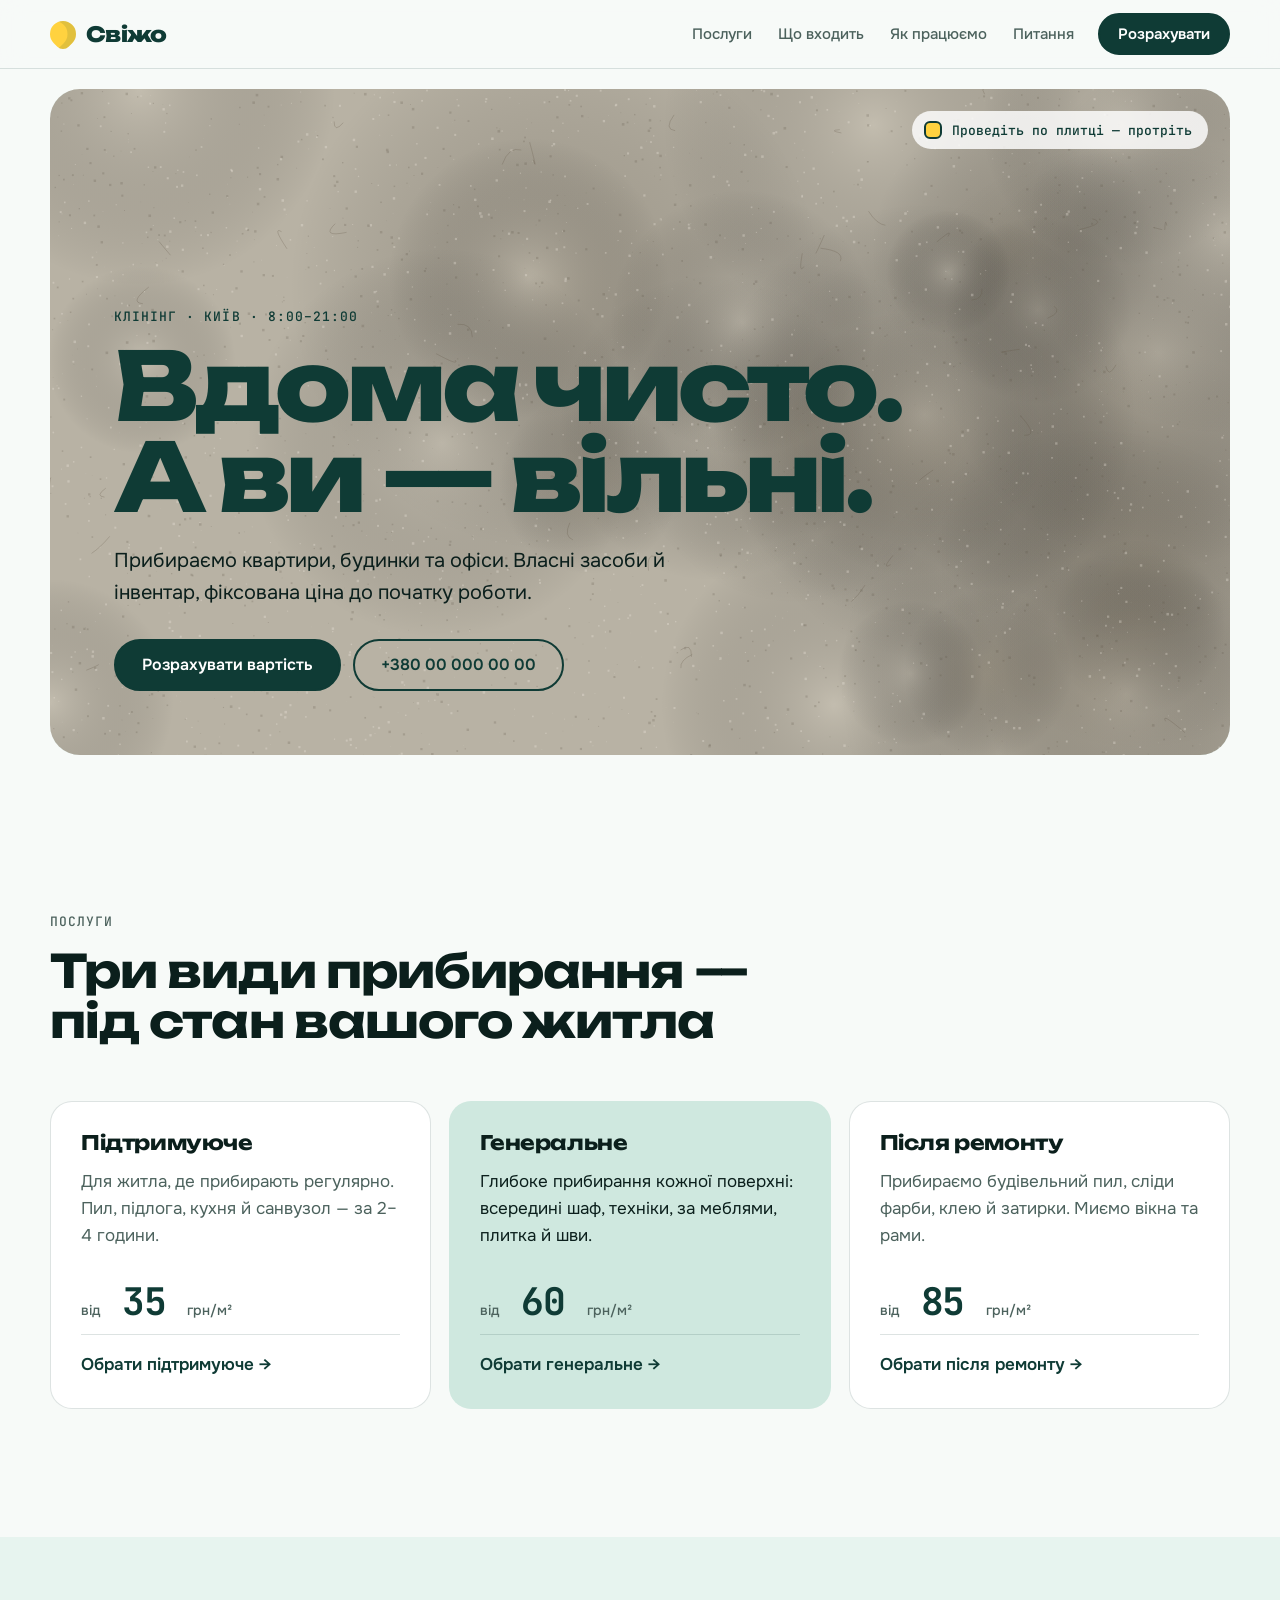
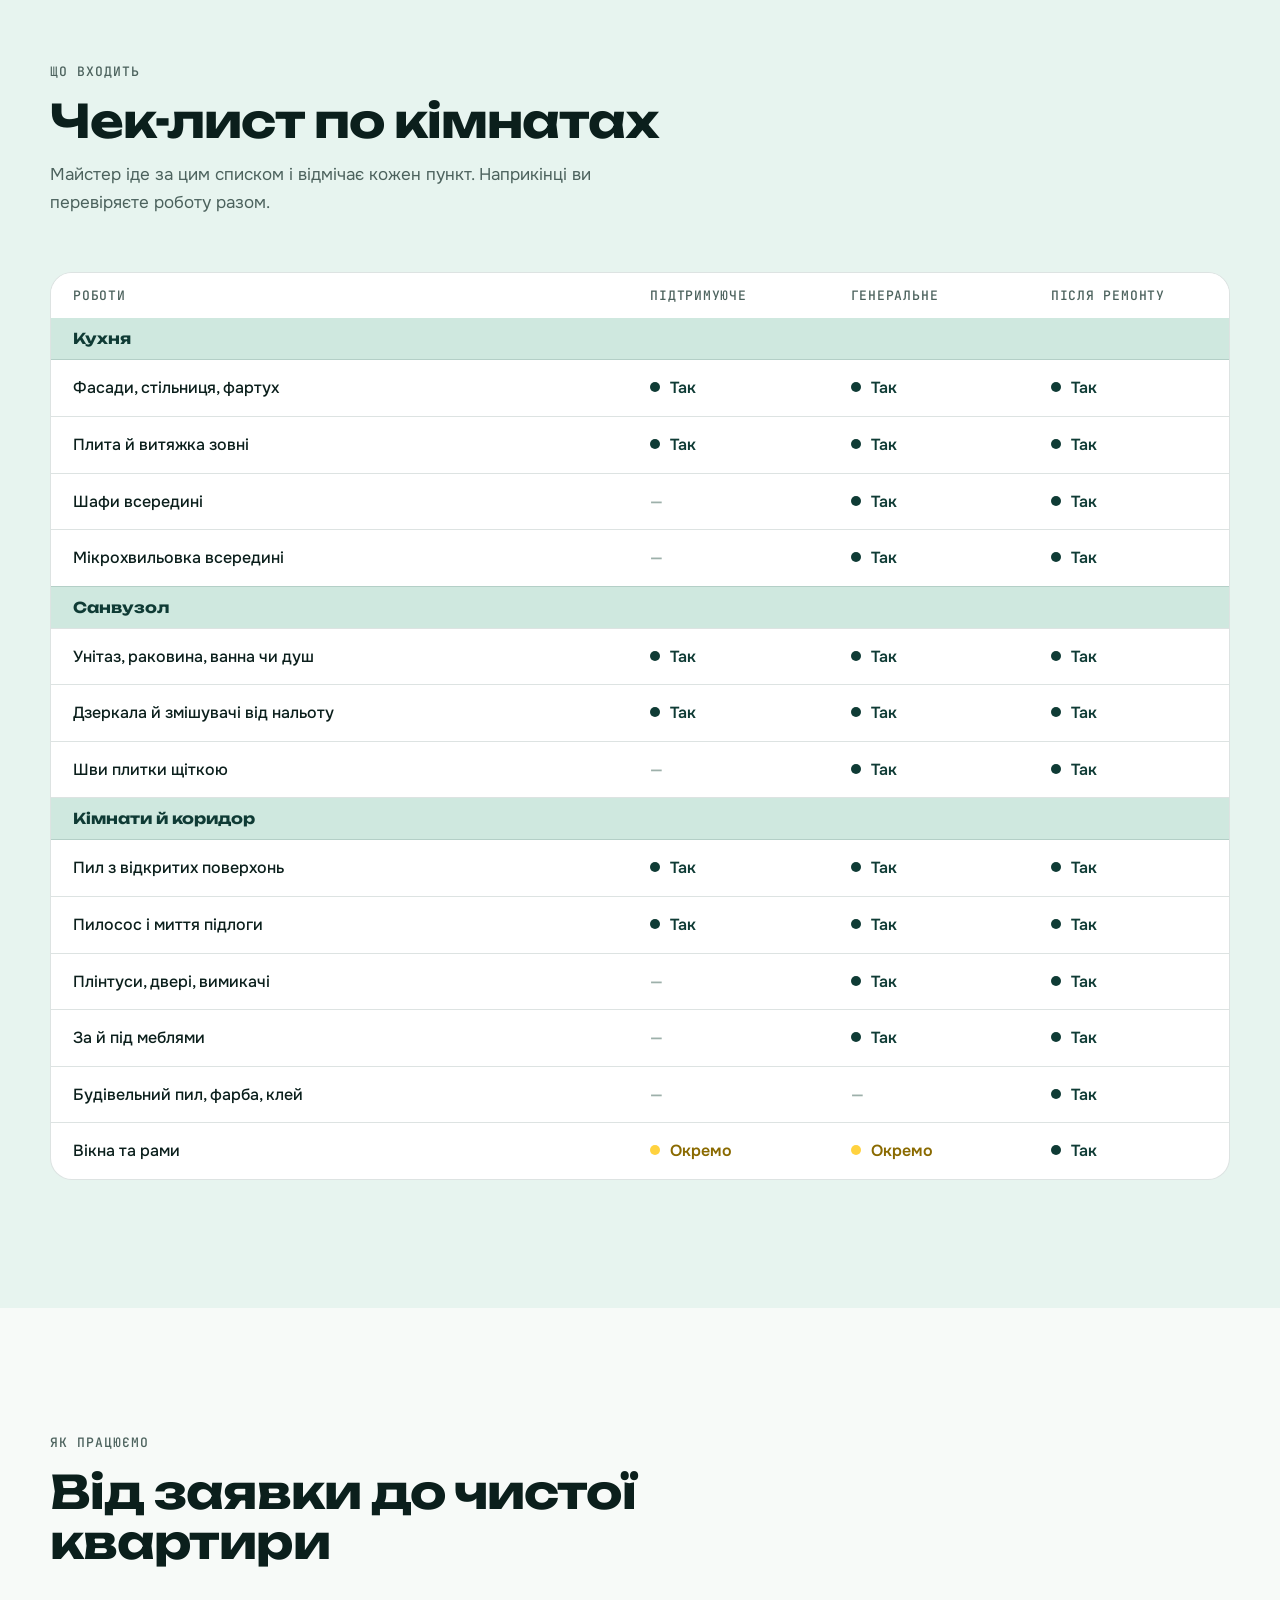
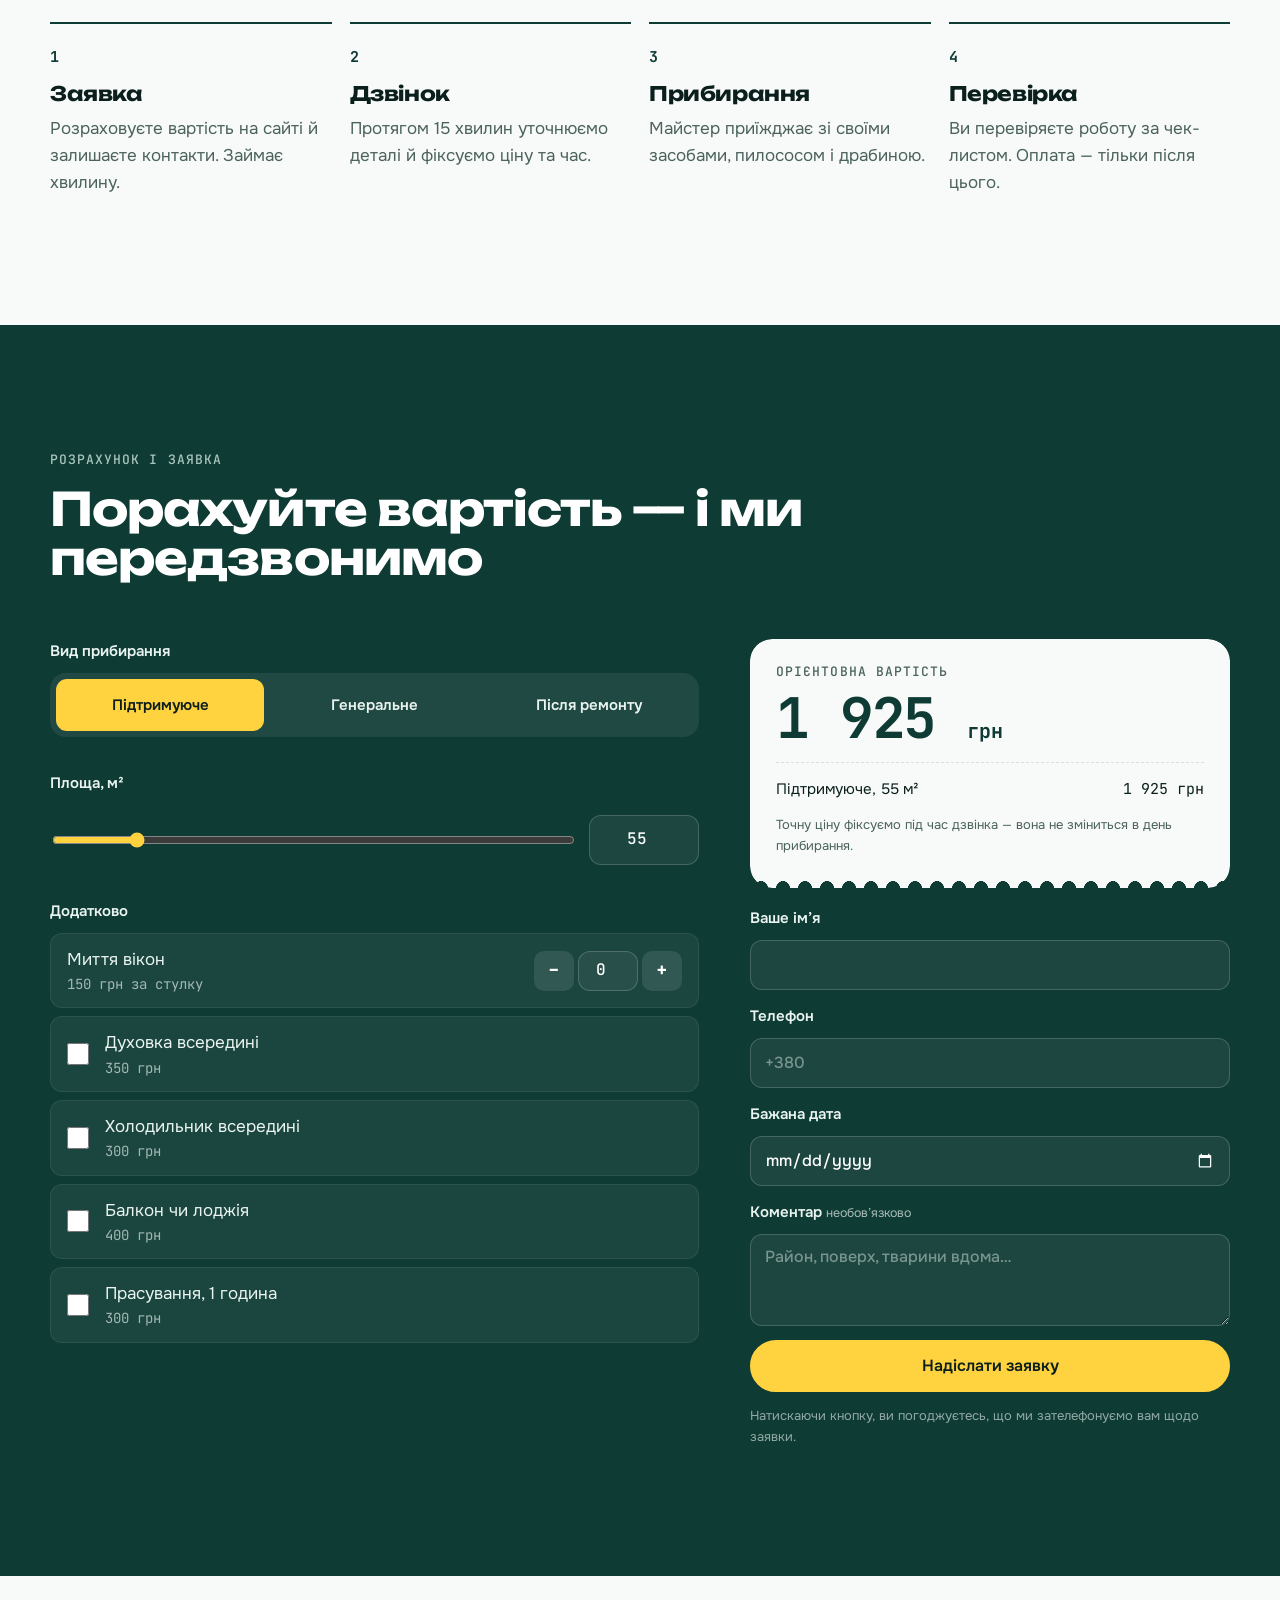
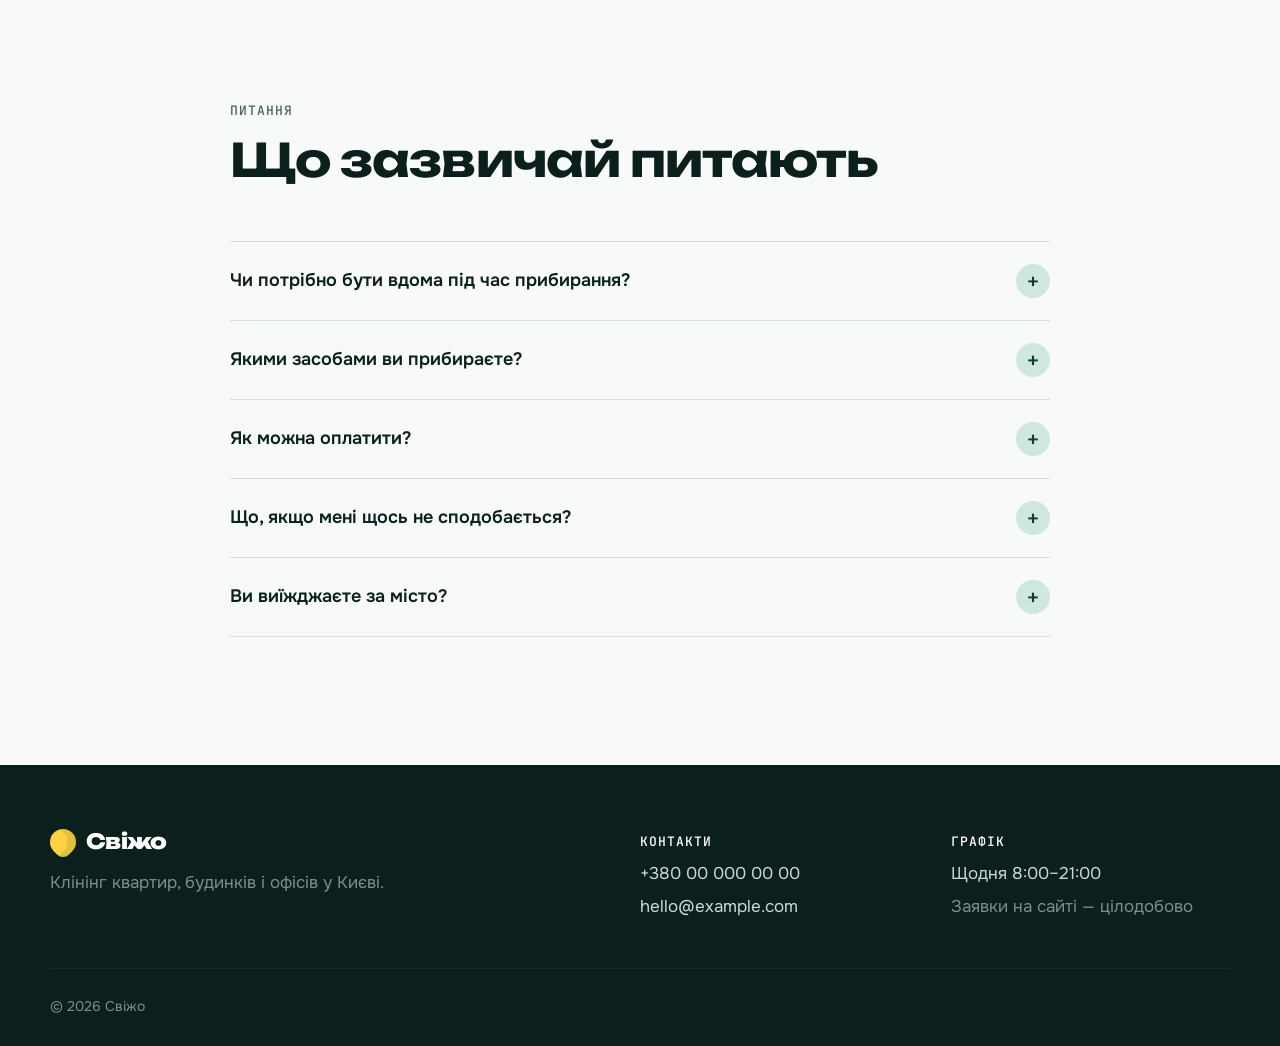
==== index.html @ a86e9ee9 "Сайт клінінгу «Свіжо»: сторінка, калькулятор, форма Netlify, автодеплой Co-Authored-By: Claude Opus " ====
<!doctype html>
<html lang="uk">
<head>
  <meta charset="utf-8">
  <meta name="viewport" content="width=device-width, initial-scale=1">
  <title>Свіжо — клінінг квартир і будинків у Києві</title>
  <meta name="description" content="Підтримуюче, генеральне прибирання та прибирання після ремонту в Києві. Розрахуйте вартість онлайн і залиште заявку за хвилину.">
  <meta name="theme-color" content="#0F3B35">
  <meta property="og:title" content="Свіжо — клінінг у Києві">
  <meta property="og:description" content="Прибираємо квартири, будинки й офіси. Вартість — одразу на сайті.">
  <meta property="og:type" content="website">
  <link rel="icon" href="favicon.svg" type="image/svg+xml">
  <link rel="preconnect" href="https://fonts.googleapis.com">
  <link rel="preconnect" href="https://fonts.gstatic.com" crossorigin>
  <link href="https://fonts.googleapis.com/css2?family=JetBrains+Mono:wght@500;700&family=Onest:wght@400;500;600;700&family=Unbounded:wght@500;700;800&display=swap" rel="stylesheet">
  <link rel="stylesheet" href="styles.css">
</head>
<body>
  <a class="skip" href="#main">Перейти до змісту</a>

  <header class="topbar">
    <div class="wrap topbar__inner">
      <a class="logo" href="#top" aria-label="Свіжо — на початок сторінки">
        <span class="logo__mark" aria-hidden="true"></span>Свіжо
      </a>
      <nav class="nav" aria-label="Основна навігація">
        <a href="#services">Послуги</a>
        <a href="#included">Що входить</a>
        <a href="#process">Як працюємо</a>
        <a href="#faq">Питання</a>
      </nav>
      <a class="btn btn--small" href="#order">Розрахувати</a>
    </div>
  </header>

  <main id="main">
    <!-- HERO: пилова плівка на canvas, яку відвідувач «протирає» -->
    <section class="hero" id="top">
      <div class="wrap">
        <div class="hero__card">
          <div class="hero__tiles" aria-hidden="true"></div>
          <canvas class="hero__dust" aria-hidden="true"></canvas>
          <div class="hero__content">
            <p class="eyebrow">Клінінг · Київ · 8:00–21:00</p>
            <h1 class="hero__title">Вдома чисто.<br>А ви — вільні.</h1>
            <p class="hero__lead">Прибираємо квартири, будинки та офіси. Власні засоби й інвентар, фіксована ціна до початку роботи.</p>
            <div class="hero__actions">
              <a class="btn" href="#order">Розрахувати вартість</a>
              <a class="btn btn--ghost" href="tel:+380000000000">+380 00 000 00 00</a>
            </div>
          </div>
          <p class="hero__hint" aria-hidden="true">
            <span class="hero__hint-icon"></span><span data-hint>Проведіть по плитці — протріть</span>
          </p>
        </div>
      </div>
    </section>

    <!-- ПОСЛУГИ -->
    <section class="section" id="services" aria-labelledby="services-title">
      <div class="wrap">
        <div class="section__head">
          <p class="eyebrow">Послуги</p>
          <h2 id="services-title">Три види прибирання — під стан вашого житла</h2>
        </div>
        <div class="services">
          <article class="service">
            <h3>Підтримуюче</h3>
            <p>Для житла, де прибирають регулярно. Пил, підлога, кухня й санвузол — за 2–4 години.</p>
            <p class="service__price"><span>від</span> 35 <small>грн/м²</small></p>
            <a class="service__link" href="#order" data-pick="regular">Обрати підтримуюче</a>
          </article>
          <article class="service service--accent">
            <h3>Генеральне</h3>
            <p>Глибоке прибирання кожної поверхні: всередині шаф, техніки, за меблями, плитка й шви.</p>
            <p class="service__price"><span>від</span> 60 <small>грн/м²</small></p>
            <a class="service__link" href="#order" data-pick="deep">Обрати генеральне</a>
          </article>
          <article class="service">
            <h3>Після ремонту</h3>
            <p>Прибираємо будівельний пил, сліди фарби, клею й затирки. Миємо вікна та рами.</p>
            <p class="service__price"><span>від</span> 85 <small>грн/м²</small></p>
            <a class="service__link" href="#order" data-pick="renovation">Обрати після ремонту</a>
          </article>
        </div>
      </div>
    </section>

    <!-- ЩО ВХОДИТЬ -->
    <section class="section section--mint" id="included" aria-labelledby="included-title">
      <div class="wrap">
        <div class="section__head">
          <p class="eyebrow">Що входить</p>
          <h2 id="included-title">Чек-лист по кімнатах</h2>
          <p class="section__sub">Майстер іде за цим списком і відмічає кожен пункт. Наприкінці ви перевіряєте роботу разом.</p>
        </div>
        <div class="table-scroll" tabindex="0" role="region" aria-label="Порівняння видів прибирання">
          <table class="checklist">
            <thead>
              <tr>
                <th scope="col">Роботи</th>
                <th scope="col">Підтримуюче</th>
                <th scope="col">Генеральне</th>
                <th scope="col">Після ремонту</th>
              </tr>
            </thead>
            <tbody>
              <tr class="checklist__group"><th scope="rowgroup" colspan="4">Кухня</th></tr>
              <tr><th scope="row">Фасади, стільниця, фартух</th><td class="yes">Так</td><td class="yes">Так</td><td class="yes">Так</td></tr>
              <tr><th scope="row">Плита й витяжка зовні</th><td class="yes">Так</td><td class="yes">Так</td><td class="yes">Так</td></tr>
              <tr><th scope="row">Шафи всередині</th><td class="no">—</td><td class="yes">Так</td><td class="yes">Так</td></tr>
              <tr><th scope="row">Мікрохвильовка всередині</th><td class="no">—</td><td class="yes">Так</td><td class="yes">Так</td></tr>
              <tr class="checklist__group"><th scope="rowgroup" colspan="4">Санвузол</th></tr>
              <tr><th scope="row">Унітаз, раковина, ванна чи душ</th><td class="yes">Так</td><td class="yes">Так</td><td class="yes">Так</td></tr>
              <tr><th scope="row">Дзеркала й змішувачі від нальоту</th><td class="yes">Так</td><td class="yes">Так</td><td class="yes">Так</td></tr>
              <tr><th scope="row">Шви плитки щіткою</th><td class="no">—</td><td class="yes">Так</td><td class="yes">Так</td></tr>
              <tr class="checklist__group"><th scope="rowgroup" colspan="4">Кімнати й коридор</th></tr>
              <tr><th scope="row">Пил з відкритих поверхонь</th><td class="yes">Так</td><td class="yes">Так</td><td class="yes">Так</td></tr>
              <tr><th scope="row">Пилосос і миття підлоги</th><td class="yes">Так</td><td class="yes">Так</td><td class="yes">Так</td></tr>
              <tr><th scope="row">Плінтуси, двері, вимикачі</th><td class="no">—</td><td class="yes">Так</td><td class="yes">Так</td></tr>
              <tr><th scope="row">За й під меблями</th><td class="no">—</td><td class="yes">Так</td><td class="yes">Так</td></tr>
              <tr><th scope="row">Будівельний пил, фарба, клей</th><td class="no">—</td><td class="no">—</td><td class="yes">Так</td></tr>
              <tr><th scope="row">Вікна та рами</th><td class="extra">Окремо</td><td class="extra">Окремо</td><td class="yes">Так</td></tr>
            </tbody>
          </table>
        </div>
      </div>
    </section>

    <!-- ЯК ПРАЦЮЄМО (реальна послідовність, тому нумерація) -->
    <section class="section" id="process" aria-labelledby="process-title">
      <div class="wrap">
        <div class="section__head">
          <p class="eyebrow">Як працюємо</p>
          <h2 id="process-title">Від заявки до чистої квартири</h2>
        </div>
        <ol class="steps">
          <li>
            <h3>Заявка</h3>
            <p>Розраховуєте вартість на сайті й залишаєте контакти. Займає хвилину.</p>
          </li>
          <li>
            <h3>Дзвінок</h3>
            <p>Протягом 15 хвилин уточнюємо деталі й фіксуємо ціну та час.</p>
          </li>
          <li>
            <h3>Прибирання</h3>
            <p>Майстер приїжджає зі своїми засобами, пилососом і драбиною.</p>
          </li>
          <li>
            <h3>Перевірка</h3>
            <p>Ви перевіряєте роботу за чек-листом. Оплата — тільки після цього.</p>
          </li>
        </ol>
      </div>
    </section>

    <!-- КАЛЬКУЛЯТОР + ЗАЯВКА (Netlify Forms) -->
    <section class="section section--pine" id="order" aria-labelledby="order-title">
      <div class="wrap">
        <div class="section__head">
          <p class="eyebrow">Розрахунок і заявка</p>
          <h2 id="order-title">Порахуйте вартість — і ми передзвонимо</h2>
        </div>

        <form class="order" name="booking" method="POST" action="/thanks.html" data-netlify="true" netlify-honeypot="bot-field">
          <input type="hidden" name="form-name" value="booking">
          <input type="hidden" name="estimate" value="">
          <p class="visually-hidden"><label>Не заповнюйте це поле: <input name="bot-field"></label></p>

          <div class="order__calc">
            <fieldset class="field">
              <legend>Вид прибирання</legend>
              <div class="segmented">
                <label><input type="radio" name="type" value="Підтримуюче" data-key="regular" checked><span>Підтримуюче</span></label>
                <label><input type="radio" name="type" value="Генеральне" data-key="deep"><span>Генеральне</span></label>
                <label><input type="radio" name="type" value="Після ремонту" data-key="renovation"><span>Після ремонту</span></label>
              </div>
            </fieldset>

            <div class="field">
              <label for="area">Площа, м²</label>
              <div class="area">
                <input type="range" id="area-range" min="20" max="250" step="5" value="55" aria-label="Площа, повзунок">
                <input type="number" id="area" name="area" min="20" max="500" step="1" value="55" inputmode="numeric">
              </div>
            </div>

            <fieldset class="field">
              <legend>Додатково</legend>
              <div class="extras">
                <label class="extra-row">
                  <span>Миття вікон <small>150 грн за стулку</small></span>
                  <span class="counter">
                    <button type="button" data-step="-1" aria-label="Менше вікон">−</button>
                    <input type="number" name="windows" id="windows" value="0" min="0" max="40" inputmode="numeric" aria-label="Кількість стулок">
                    <button type="button" data-step="1" aria-label="Більше вікон">+</button>
                  </span>
                </label>
                <label class="check"><input type="checkbox" name="extras" value="Духовка всередині" data-price="350"><span>Духовка всередині <small>350 грн</small></span></label>
                <label class="check"><input type="checkbox" name="extras" value="Холодильник всередині" data-price="300"><span>Холодильник всередині <small>300 грн</small></span></label>
                <label class="check"><input type="checkbox" name="extras" value="Балкон" data-price="400"><span>Балкон чи лоджія <small>400 грн</small></span></label>
                <label class="check"><input type="checkbox" name="extras" value="Прасування 1 год" data-price="300"><span>Прасування, 1 година <small>300 грн</small></span></label>
              </div>
            </fieldset>
          </div>

          <div class="order__side">
            <div class="receipt" aria-live="polite">
              <p class="receipt__label">Орієнтовна вартість</p>
              <p class="receipt__total"><span data-total>1 925</span> <small>грн</small></p>
              <ul class="receipt__lines" data-lines></ul>
              <p class="receipt__note">Точну ціну фіксуємо під час дзвінка — вона не зміниться в день прибирання.</p>
            </div>

            <div class="contact">
              <div class="field">
                <label for="name">Ваше ім’я</label>
                <input id="name" name="name" type="text" autocomplete="name" required>
              </div>
              <div class="field">
                <label for="phone">Телефон</label>
                <input id="phone" name="phone" type="tel" autocomplete="tel" placeholder="+380" required pattern="[\d\s()+\-]{10,}">
              </div>
              <div class="field">
                <label for="date">Бажана дата</label>
                <input id="date" name="date" type="date">
              </div>
              <div class="field">
                <label for="comment">Коментар <small>необов’язково</small></label>
                <textarea id="comment" name="comment" rows="3" placeholder="Район, поверх, тварини вдома…"></textarea>
              </div>
              <button class="btn btn--glove btn--block" type="submit">Надіслати заявку</button>
              <p class="contact__legal">Натискаючи кнопку, ви погоджуєтесь, що ми зателефонуємо вам щодо заявки.</p>
            </div>
          </div>
        </form>
      </div>
    </section>

    <!-- FAQ -->
    <section class="section" id="faq" aria-labelledby="faq-title">
      <div class="wrap wrap--narrow">
        <div class="section__head">
          <p class="eyebrow">Питання</p>
          <h2 id="faq-title">Що зазвичай питають</h2>
        </div>
        <div class="faq">
          <details>
            <summary>Чи потрібно бути вдома під час прибирання?</summary>
            <p>Ні. Можна залишити ключі консьєржу чи в поштовій скриньці — майстер напише, коли почне й закінчить, і надішле фото.</p>
          </details>
          <details>
            <summary>Якими засобами ви прибираєте?</summary>
            <p>Професійними засобами, безпечними для дітей і тварин. Якщо у вас алергія чи свої побажання — скажіть під час дзвінка, використаємо ваші.</p>
          </details>
          <details>
            <summary>Як можна оплатити?</summary>
            <p>Готівкою, карткою або переказом після прибирання. Для компаній — за рахунком.</p>
          </details>
          <details>
            <summary>Що, якщо мені щось не сподобається?</summary>
            <p>Повідомте протягом 24 годин — майстер приїде й переробить безкоштовно.</p>
          </details>
          <details>
            <summary>Ви виїжджаєте за місто?</summary>
            <p>Так, у межах 30 км від Києва. Доїзд за кільцеву — від 200 грн, точну суму назвемо під час дзвінка.</p>
          </details>
        </div>
      </div>
    </section>
  </main>

  <footer class="footer">
    <div class="wrap footer__inner">
      <div>
        <a class="logo logo--light" href="#top"><span class="logo__mark" aria-hidden="true"></span>Свіжо</a>
        <p class="footer__muted">Клінінг квартир, будинків і офісів у Києві.</p>
      </div>
      <div>
        <p class="footer__title">Контакти</p>
        <p><a href="tel:+380000000000">+380 00 000 00 00</a></p>
        <p><a href="mailto:hello@example.com">hello@example.com</a></p>
      </div>
      <div>
        <p class="footer__title">Графік</p>
        <p>Щодня 8:00–21:00</p>
        <p class="footer__muted">Заявки на сайті — цілодобово</p>
      </div>
    </div>
    <div class="wrap footer__bottom">
      <p>© <span data-year>2026</span> Свіжо</p>
    </div>
  </footer>

  <script src="main.js" defer></script>
</body>
</html>
---- styles.css ----
/* ==========================================================
   Свіжо — стилі сайту
   Кольори й шрифти задані змінними нижче: змінюйте тут,
   і вони оновляться на всьому сайті.
   ========================================================== */
:root {
  --pine: #0F3B35;      /* основний темний (евкаліпт) */
  --pine-2: #174B43;
  --mint: #CFE8DF;      /* світлий м'ятний */
  --mint-2: #E7F4EF;
  --glove: #FFD23F;     /* акцент: жовта гумова рукавичка */
  --paper: #F7FAF8;     /* фон сторінки */
  --ink: #0B1F1C;       /* текст */
  --muted: #4C625D;
  --line: rgba(15, 59, 53, .14);

  --display: "Unbounded", "Arial Black", sans-serif;
  --body: "Onest", system-ui, -apple-system, "Segoe UI", sans-serif;
  --mono: "JetBrains Mono", ui-monospace, Menlo, monospace;

  --radius: 22px;
  --radius-s: 12px;
  --wrap: 1180px;
}

*, *::before, *::after { box-sizing: border-box; }
html { scroll-behavior: smooth; scroll-padding-top: 84px; -webkit-text-size-adjust: 100%; }
body {
  margin: 0;
  background: var(--paper);
  color: var(--ink);
  font: 400 17px/1.6 var(--body);
  -webkit-font-smoothing: antialiased;
}
img { max-width: 100%; display: block; }
a { color: inherit; }
h1, h2, h3 { font-family: var(--display); line-height: 1.08; margin: 0; letter-spacing: -.02em; }
h2 { font-size: clamp(28px, 4.2vw, 46px); font-weight: 700; max-width: 18ch; }
h3 { font-size: 20px; font-weight: 700; }
p { margin: 0; }

:focus-visible { outline: 3px solid var(--glove); outline-offset: 3px; border-radius: 6px; }
.section--pine :focus-visible { outline-color: var(--glove); }

.wrap { width: min(var(--wrap), 100% - 32px); margin-inline: auto; }
.wrap--narrow { width: min(820px, 100% - 32px); }
.visually-hidden { position: absolute !important; width: 1px; height: 1px; overflow: hidden; clip: rect(0 0 0 0); white-space: nowrap; }
.skip { position: absolute; left: 16px; top: -60px; z-index: 100; background: var(--glove); color: var(--ink); padding: 10px 16px; border-radius: 10px; font-weight: 600; }
.skip:focus { top: 12px; }

.eyebrow {
  font: 500 13px/1 var(--mono);
  letter-spacing: .08em;
  text-transform: uppercase;
  color: var(--muted);
  margin-bottom: 18px;
}

/* ---------- Кнопки ---------- */
.btn {
  display: inline-flex; align-items: center; justify-content: center; gap: 10px;
  min-height: 52px; padding: 0 26px;
  border-radius: 999px; border: 2px solid var(--pine);
  background: var(--pine); color: #fff;
  font: 600 16px/1 var(--body); text-decoration: none; cursor: pointer;
  transition: transform .15s ease, background-color .15s ease, color .15s ease;
}
.btn:hover { transform: translateY(-2px); background: var(--pine-2); }
.btn:active { transform: translateY(0); }
.btn--ghost { background: transparent; color: var(--pine); }
.btn--ghost:hover { background: rgba(255,255,255,.6); }
.btn--small { min-height: 42px; padding: 0 18px; font-size: 15px; }
.btn--glove { background: var(--glove); border-color: var(--glove); color: var(--ink); }
.btn--glove:hover { background: #FFDC66; }
.btn--block { width: 100%; }

/* ---------- Шапка ---------- */
.topbar {
  position: sticky; top: 0; z-index: 50;
  background: rgba(247, 250, 248, .86);
  backdrop-filter: saturate(1.4) blur(12px);
  -webkit-backdrop-filter: saturate(1.4) blur(12px);
  border-bottom: 1px solid var(--line);
}
.topbar__inner { display: flex; align-items: center; gap: 24px; height: 68px; }
.logo { display: inline-flex; align-items: center; gap: 10px; font: 800 21px/1 var(--display); text-decoration: none; color: var(--pine); letter-spacing: -.03em; }
.logo--light { color: #fff; }
.logo__mark {
  width: 26px; height: 26px; border-radius: 50% 50% 50% 8px;
  background: var(--glove); box-shadow: inset -6px -6px 0 rgba(15,59,53,.12);
  transform: rotate(-45deg);
}
.nav { display: flex; gap: 26px; margin-left: auto; }
.nav a { text-decoration: none; font-weight: 500; color: var(--muted); font-size: 15px; }
.nav a:hover { color: var(--pine); }

/* ---------- Hero з «пилом» ---------- */
.hero { padding: 20px 0 32px; }
.hero__card {
  position: relative; isolation: isolate; overflow: hidden;
  border-radius: calc(var(--radius) + 8px);
  min-height: clamp(520px, 74vh, 700px);
  display: flex; align-items: flex-end;
  background: var(--mint);
}
/* Чиста плитка під пилом */
.hero__tiles {
  position: absolute; inset: 0; z-index: -2;
  --tile: 88px;
  background-color: var(--mint-2);
  background-image:
    linear-gradient(to right, rgba(255,255,255,.95) 3px, transparent 3px),
    linear-gradient(to bottom, rgba(255,255,255,.95) 3px, transparent 3px),
    radial-gradient(circle at 30% 25%, rgba(255,255,255,.9) 0 10%, transparent 40%);
  background-size: var(--tile) var(--tile), var(--tile) var(--tile), var(--tile) var(--tile);
}
.hero__tiles::after {
  /* відблиски на чистій плитці */
  content: ""; position: absolute; inset: 0;
  background:
    radial-gradient(closest-side, var(--glove), transparent) 82% 22% / 280px 280px no-repeat,
    linear-gradient(115deg, transparent 40%, rgba(255,255,255,.55) 48%, transparent 56%);
  opacity: .9;
}
.hero__dust {
  position: absolute; inset: 0; z-index: -1;
  width: 100%; height: 100%;
  cursor: grab;
  touch-action: pan-y;
  transition: opacity .9s ease;
}
.hero__dust.is-clean { opacity: 0; pointer-events: none; }
.hero__dust:active { cursor: grabbing; }

.hero__content {
  position: relative; padding: clamp(28px, 5vw, 64px); max-width: 1140px;
  pointer-events: none; /* щоб можна було «протирати» під текстом */
}
.hero__content a { pointer-events: auto; }
.hero__content .eyebrow { color: var(--pine); }
.hero__title {
  font-size: clamp(42px, 7.4vw, 104px);
  font-weight: 800;
  letter-spacing: -.045em;
  line-height: .96;
  color: var(--pine);
}
.hero__lead { margin-top: 22px; max-width: 46ch; font-size: clamp(17px, 1.6vw, 20px); color: var(--ink); }
.hero__actions { display: flex; flex-wrap: wrap; gap: 12px; margin-top: 30px; }

.hero__hint {
  position: absolute; top: 22px; right: 22px;
  display: inline-flex; align-items: center; gap: 10px;
  padding: 10px 16px 10px 12px; border-radius: 999px;
  background: rgba(255,255,255,.82); color: var(--pine);
  font: 500 13px/1 var(--mono);
  pointer-events: none;
  transition: background-color .3s ease;
}
.hero__hint.is-done { background: var(--glove); }
.hero__hint-icon {
  width: 18px; height: 18px; border-radius: 6px;
  background: var(--glove); border: 2px solid var(--pine);
  animation: wipe 1.6s ease-in-out infinite;
}
.hero__hint.is-done .hero__hint-icon { animation: none; background: #fff; }
@keyframes wipe { 0%, 100% { transform: translateX(-4px) rotate(-8deg); } 50% { transform: translateX(4px) rotate(8deg); } }

/* ---------- Секції ---------- */
.section { padding: clamp(72px, 10vw, 128px) 0; }
.section__head { margin-bottom: clamp(36px, 5vw, 56px); }
.section__sub { margin-top: 16px; max-width: 56ch; color: var(--muted); }
.section--mint { background: var(--mint-2); }
.section--pine { background: var(--pine); color: #EAF4F0; }
.section--pine .eyebrow { color: var(--mint); opacity: .8; }
.section--pine h2 { color: #fff; }

/* ---------- Послуги ---------- */
.services { display: grid; grid-template-columns: repeat(3, 1fr); gap: 18px; }
.service {
  display: flex; flex-direction: column; gap: 14px;
  padding: 30px; border-radius: var(--radius);
  background: #fff; border: 1px solid var(--line);
}
.service p { color: var(--muted); }
.service--accent { background: var(--mint); border-color: transparent; }
.service--accent p { color: var(--ink); }
.service__price { margin-top: auto !important; padding-top: 18px; font: 700 38px/1 var(--mono); color: var(--pine) !important; letter-spacing: -.03em; }
.service__price span, .service__price small { font: 500 14px/1 var(--body); color: var(--muted); letter-spacing: 0; }
.service__link {
  font-weight: 600; color: var(--pine); text-decoration: none;
  border-top: 1px solid var(--line); padding-top: 16px;
}
.service__link::after { content: " →"; }
.service__link:hover { text-decoration: underline; text-underline-offset: 4px; }

/* ---------- Чек-лист ---------- */
.table-scroll { overflow-x: auto; border-radius: var(--radius); background: #fff; border: 1px solid var(--line); }
.checklist { width: 100%; border-collapse: collapse; min-width: 640px; font-size: 16px; }
.checklist th, .checklist td { padding: 15px 22px; text-align: left; border-bottom: 1px solid var(--line); }
.checklist thead th { font: 500 13px/1.2 var(--mono); text-transform: uppercase; letter-spacing: .06em; color: var(--muted); background: #fff; position: sticky; top: 0; }
.checklist tbody th[scope="row"] { font-weight: 500; }
.checklist td { width: 17%; font-weight: 600; }
.checklist__group th { font: 700 15px/1 var(--display); color: var(--pine); background: var(--mint); padding-block: 13px; }
.checklist tr:last-child > * { border-bottom: 0; }
.yes { color: var(--pine); }
.yes::before { content: ""; display: inline-block; width: 10px; height: 10px; margin-right: 10px; border-radius: 50%; background: var(--pine); vertical-align: 1px; }
.no { color: #9DB0AA; }
.extra { color: #8A6A00; }
.extra::before { content: ""; display: inline-block; width: 10px; height: 10px; margin-right: 10px; border-radius: 50%; background: var(--glove); vertical-align: 1px; }

/* ---------- Кроки ---------- */
.steps { list-style: none; padding: 0; margin: 0; display: grid; grid-template-columns: repeat(4, 1fr); gap: 18px; counter-reset: step; }
.steps li { counter-increment: step; padding-top: 26px; border-top: 2px solid var(--pine); }
.steps li::before {
  content: counter(step); display: block; margin-bottom: 18px;
  font: 700 15px/1 var(--mono); color: var(--pine);
}
.steps p { margin-top: 10px; color: var(--muted); }

/* ---------- Калькулятор і форма ---------- */
.order { display: grid; grid-template-columns: 1.15fr .85fr; gap: clamp(24px, 4vw, 56px); align-items: start; }
.order__calc { display: grid; gap: 34px; }
.order__side { display: grid; gap: 18px; position: sticky; top: 92px; }
.field { border: 0; padding: 0; margin: 0; display: grid; gap: 10px; }
.field legend, .field > label { font-weight: 600; font-size: 15px; padding: 0; margin-bottom: 10px; }
.field small { font-weight: 400; opacity: .7; }

.segmented { display: grid; grid-template-columns: repeat(3, 1fr); gap: 6px; padding: 6px; border-radius: 16px; background: rgba(255,255,255,.07); }
.segmented label { position: relative; }
.segmented input { position: absolute; opacity: 0; inset: 0; }
.segmented span {
  display: grid; place-items: center; min-height: 52px; padding: 8px; text-align: center;
  border-radius: 11px; cursor: pointer; font-weight: 600; font-size: 15px; line-height: 1.2;
  transition: background-color .15s ease, color .15s ease;
}
.segmented input:checked + span { background: var(--glove); color: var(--ink); }
.segmented input:focus-visible + span { outline: 3px solid var(--glove); outline-offset: 2px; }
.segmented span:hover { background: rgba(255,255,255,.08); }
.segmented input:checked + span:hover { background: var(--glove); }

.area { display: grid; grid-template-columns: 1fr 110px; gap: 16px; align-items: center; }
input[type="range"] { width: 100%; accent-color: var(--glove); height: 28px; }

.order input[type="text"], .order input[type="tel"], .order input[type="date"],
.order input[type="number"], .order textarea {
  width: 100%; min-height: 50px; padding: 12px 14px;
  border-radius: var(--radius-s); border: 1.5px solid rgba(255,255,255,.18);
  background: rgba(255,255,255,.06); color: #fff;
  font: 500 16px/1.3 var(--body);
}
.order input[type="number"] { font-family: var(--mono); text-align: center; }
.order textarea { resize: vertical; min-height: 92px; }
.order input::placeholder, .order textarea::placeholder { color: rgba(234,244,240,.45); }
.order input:focus, .order textarea:focus { border-color: var(--glove); outline: none; }
.order input[type="date"] { color-scheme: dark; }
.order input:user-invalid { border-color: #FF8A7A; }

.extras { display: grid; gap: 8px; }
.extra-row, .check {
  display: flex; align-items: center; justify-content: space-between; gap: 16px;
  padding: 12px 16px; min-height: 60px; border-radius: var(--radius-s);
  background: rgba(255,255,255,.05); border: 1px solid rgba(255,255,255,.08);
  cursor: pointer;
}
.extra-row small, .check small { display: block; font-size: 14px; opacity: .65; font-family: var(--mono); }
.check { justify-content: flex-start; }
.check input { width: 22px; height: 22px; accent-color: var(--glove); flex: none; margin: 0; }
.check:has(input:checked) { border-color: var(--glove); background: rgba(255,210,63,.08); }
.counter { display: inline-flex; align-items: center; gap: 4px; }
.counter button {
  width: 40px; height: 40px; border-radius: 10px; border: 0; cursor: pointer;
  background: rgba(255,255,255,.1); color: #fff; font: 600 20px/1 var(--body);
}
.counter button:hover { background: rgba(255,255,255,.18); }
.counter input[type="number"] { width: 60px; min-height: 40px !important; padding: 6px !important; }

.receipt {
  background: var(--paper); color: var(--ink);
  border-radius: var(--radius); padding: 26px 26px 22px;
  /* зубчастий край чека */
  -webkit-mask: radial-gradient(circle 7px at 50% 100%, transparent 98%, #000) 0 0 / 22px 100% repeat-x;
          mask: radial-gradient(circle 7px at 50% 100%, transparent 98%, #000) 0 0 / 22px 100% repeat-x;
  padding-bottom: 32px;
}
.receipt__label { font: 500 13px/1 var(--mono); text-transform: uppercase; letter-spacing: .08em; color: var(--muted); }
.receipt__total { margin: 12px 0 16px; font: 700 clamp(40px, 5vw, 56px)/1 var(--mono); letter-spacing: -.04em; color: var(--pine); }
.receipt__total small { font-size: 20px; letter-spacing: 0; }
.receipt__lines { list-style: none; margin: 0 0 14px; padding: 14px 0 0; border-top: 1.5px dashed var(--line); display: grid; gap: 6px; font-size: 15px; }
.receipt__lines li { display: flex; justify-content: space-between; gap: 12px; }
.receipt__lines li span:last-child { font-family: var(--mono); white-space: nowrap; }
.receipt__note { font-size: 13px; color: var(--muted); }

.contact { display: grid; gap: 14px; }
.contact .field > label { margin-bottom: 0; }
.contact__legal { font-size: 13px; opacity: .6; }

/* ---------- FAQ ---------- */
.faq { border-top: 1px solid var(--line); }
.faq details { border-bottom: 1px solid var(--line); }
.faq summary {
  list-style: none; cursor: pointer;
  display: flex; justify-content: space-between; align-items: center; gap: 20px;
  padding: 22px 0; font-weight: 600; font-size: 18px;
}
.faq summary::-webkit-details-marker { display: none; }
.faq summary::after {
  content: "+"; flex: none; width: 34px; height: 34px; border-radius: 50%;
  display: grid; place-items: center; background: var(--mint); color: var(--pine);
  font: 500 20px/1 var(--mono); transition: transform .2s ease;
}
.faq details[open] summary::after { transform: rotate(45deg); background: var(--glove); }
.faq details p { padding: 0 54px 24px 0; color: var(--muted); }

/* ---------- Підвал ---------- */
.footer { background: var(--ink); color: #C9DAD4; padding: 64px 0 28px; }
.footer__inner { display: grid; grid-template-columns: 2fr 1fr 1fr; gap: 32px; }
.footer p { margin-top: 6px; }
.footer a { text-decoration: none; }
.footer a:hover { color: #fff; }
.footer__title { font: 500 13px/1 var(--mono); text-transform: uppercase; letter-spacing: .08em; color: #fff; margin-bottom: 12px; }
.footer__muted { opacity: .6; }
.footer__bottom { margin-top: 48px; padding-top: 20px; border-top: 1px solid rgba(255,255,255,.1); font-size: 14px; opacity: .6; }

/* ---------- Сторінки «Дякуємо» та 404 ---------- */
.plain { min-height: 100vh; display: grid; place-items: center; padding: 32px 16px; background: var(--mint-2); }
.plain__card { max-width: 560px; text-align: left; background: #fff; border-radius: var(--radius); padding: clamp(28px, 6vw, 52px); border: 1px solid var(--line); }
.plain__card h1 { font-size: clamp(32px, 6vw, 48px); color: var(--pine); margin: 20px 0 16px; }
.plain__card p { color: var(--muted); margin-bottom: 28px; }

/* ---------- Адаптив ---------- */
@media (max-width: 960px) {
  .services { grid-template-columns: 1fr; }
  .steps { grid-template-columns: repeat(2, 1fr); row-gap: 36px; }
  .order { grid-template-columns: 1fr; }
  .order__side { position: static; }
  .footer__inner { grid-template-columns: 1fr 1fr; }
  .footer__inner > :first-child { grid-column: 1 / -1; }
}
@media (max-width: 720px) {
  .nav { display: none; }
  .topbar__inner { justify-content: space-between; }
  .hero { padding-top: 12px; }
  .hero__card { min-height: 580px; }
  .hero__tiles { --tile: 64px; }
  .hero__hint { top: 16px; right: 16px; left: 16px; justify-content: center; }
  .hero__actions .btn { flex: 1 1 100%; }
  .segmented { grid-template-columns: 1fr; }
  .steps { grid-template-columns: 1fr; }
  .area { grid-template-columns: 1fr 90px; }
  .faq details p { padding-right: 0; }
}

@media (prefers-reduced-motion: reduce) {
  html { scroll-behavior: auto; }
  *, *::before, *::after { animation: none !important; transition: none !important; }
}
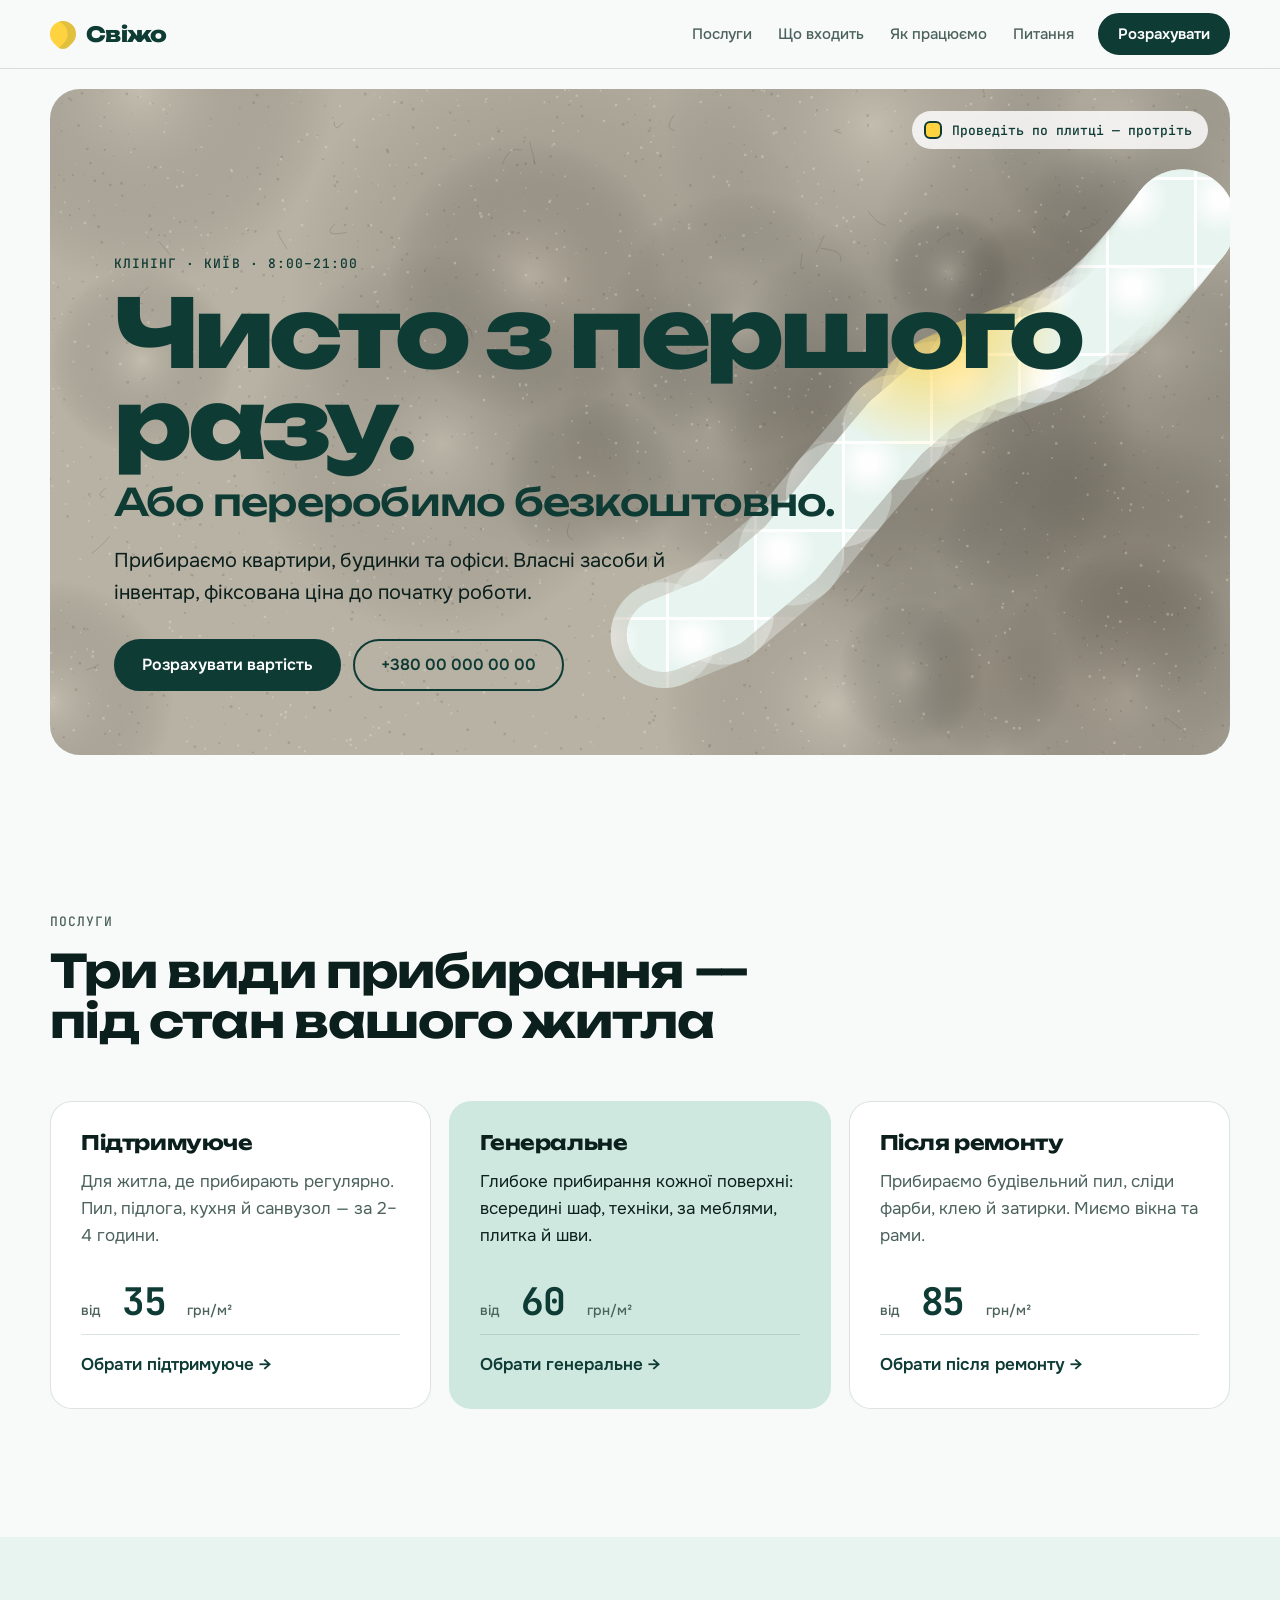
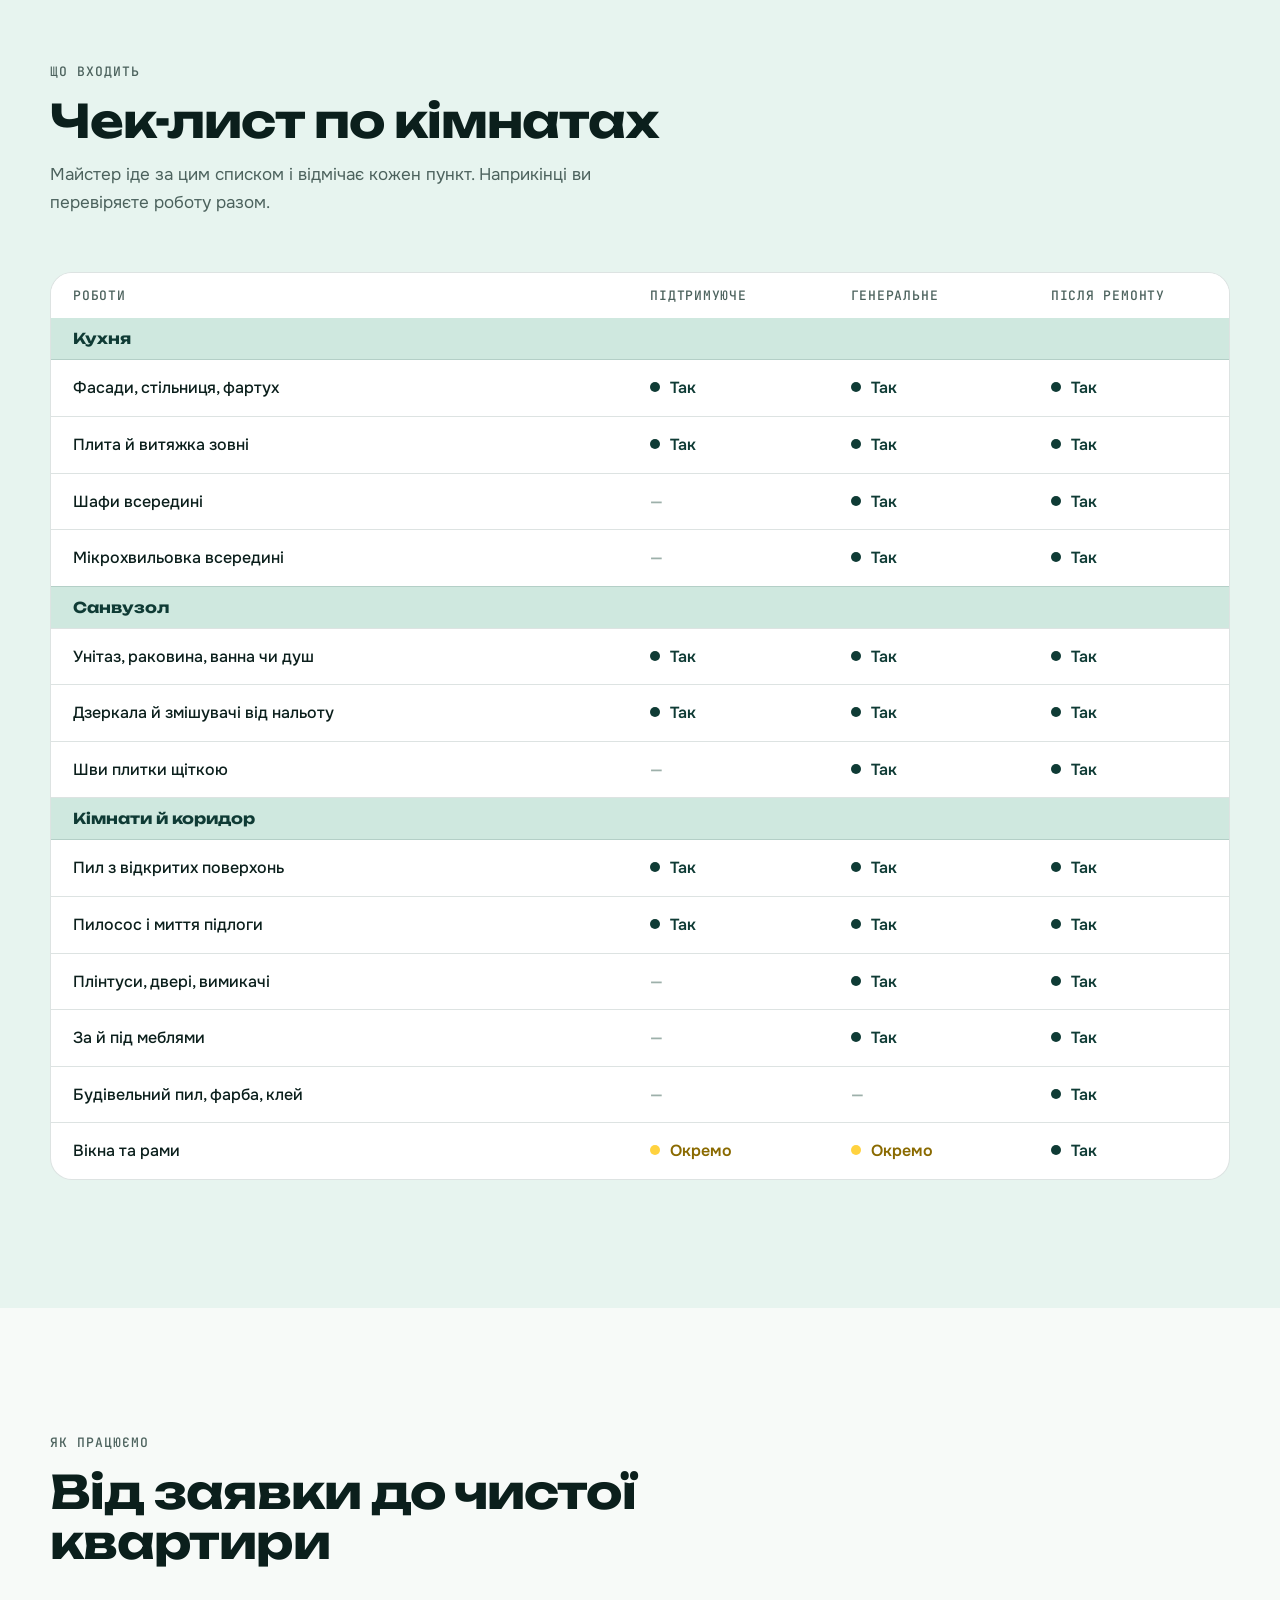
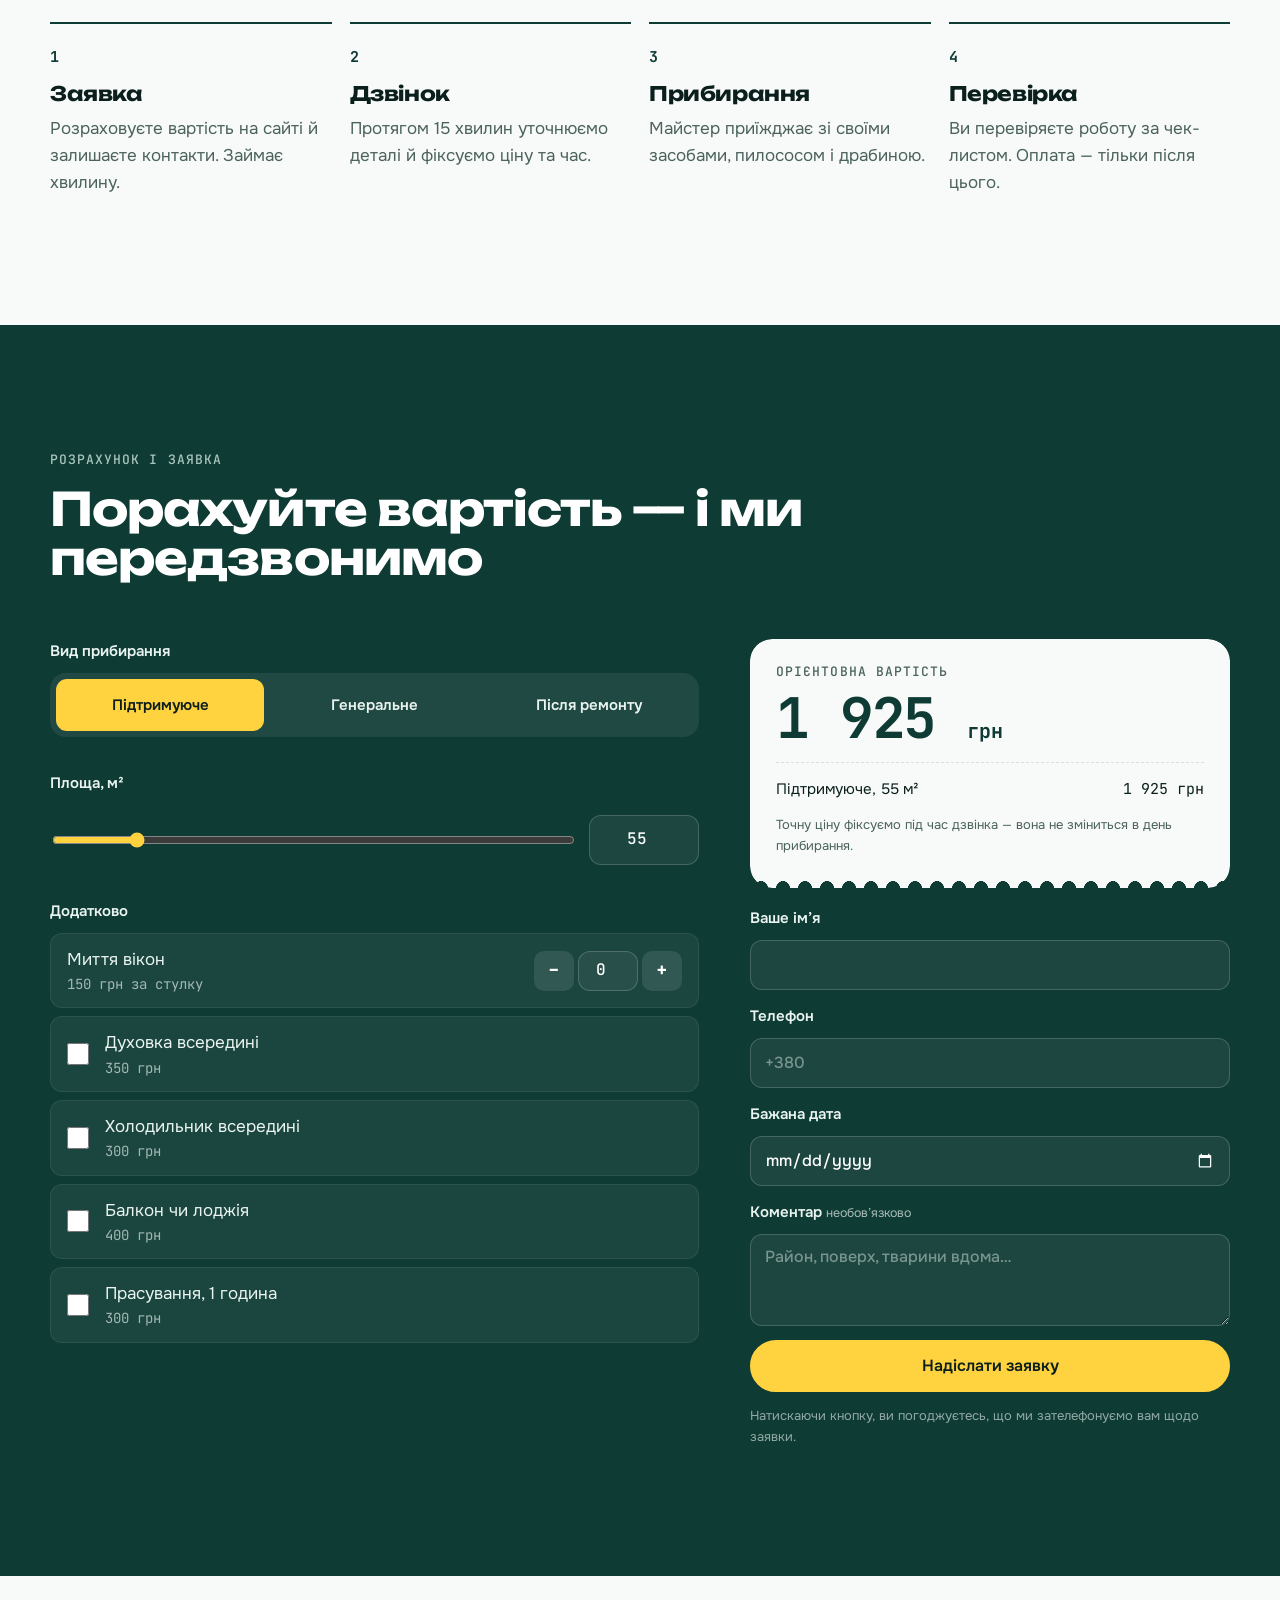
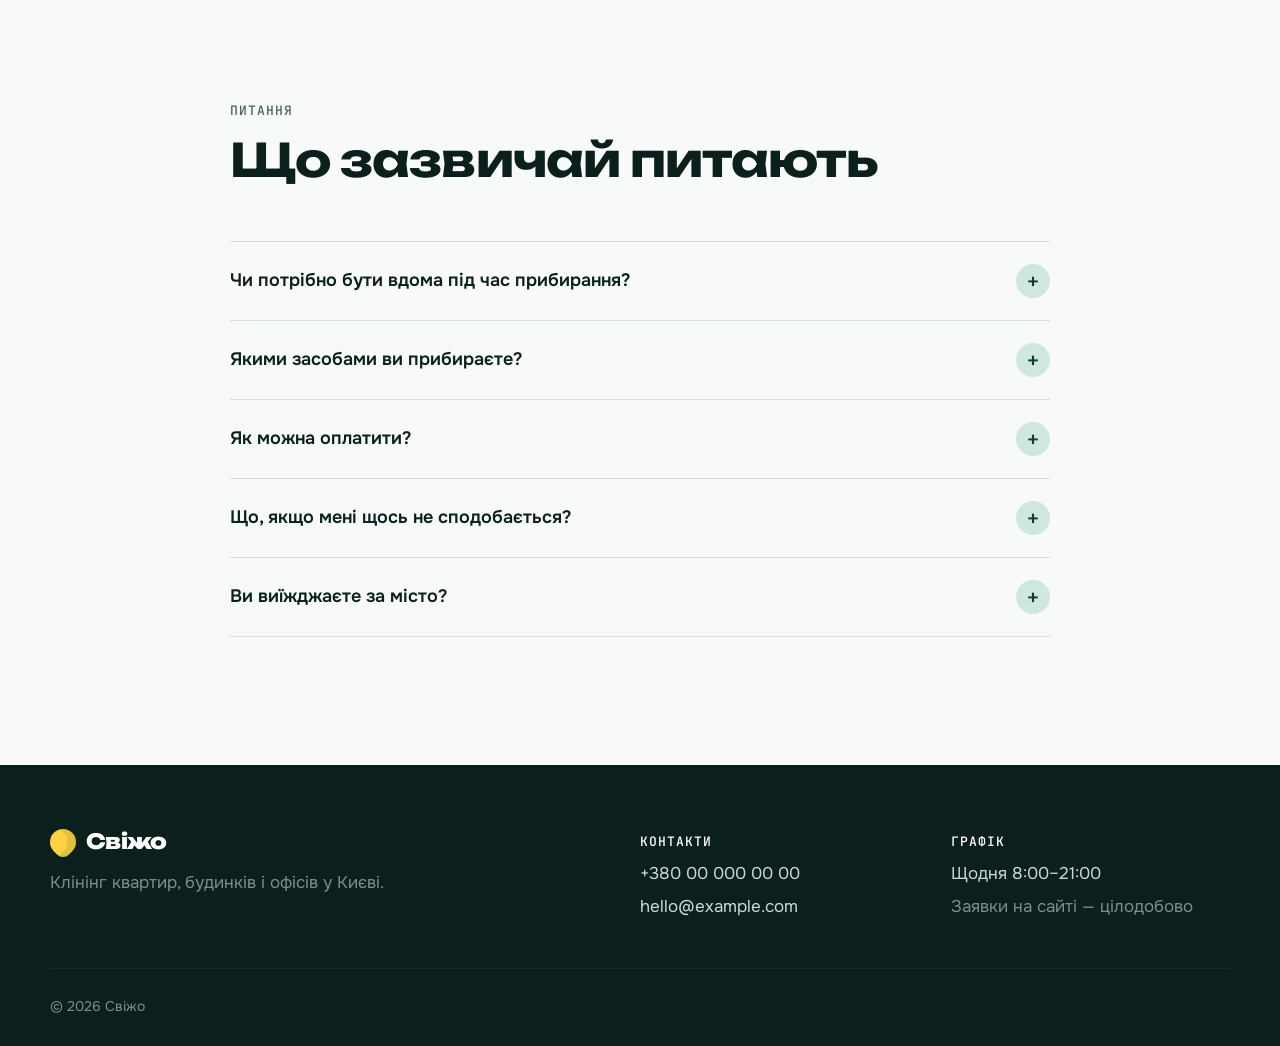
==== commit 6c03d10e: "Новий головний заголовок: «Чисто з першого разу»" ====
--- a/index.html
+++ b/index.html
@@ -42,7 +42,7 @@
           <canvas class="hero__dust" aria-hidden="true"></canvas>
           <div class="hero__content">
             <p class="eyebrow">Клінінг · Київ · 8:00–21:00</p>
-            <h1 class="hero__title">Вдома чисто.<br>А ви — вільні.</h1>
+            <h1 class="hero__title">Чисто з першого разу. <span class="hero__title-sub">Або переробимо безкоштовно.</span></h1>
             <p class="hero__lead">Прибираємо квартири, будинки та офіси. Власні засоби й інвентар, фіксована ціна до початку роботи.</p>
             <div class="hero__actions">
               <a class="btn" href="#order">Розрахувати вартість</a>
--- a/styles.css
+++ b/styles.css
@@ -145,6 +145,11 @@
   line-height: .96;
   color: var(--pine);
 }
+.hero__title { max-width: 12ch; }
+.hero__title-sub {
+  display: block; margin-top: .3em;
+  font-size: .4em; font-weight: 500; letter-spacing: -.02em; line-height: 1.1;
+}
 .hero__lead { margin-top: 22px; max-width: 46ch; font-size: clamp(17px, 1.6vw, 20px); color: var(--ink); }
 .hero__actions { display: flex; flex-wrap: wrap; gap: 12px; margin-top: 30px; }
 
